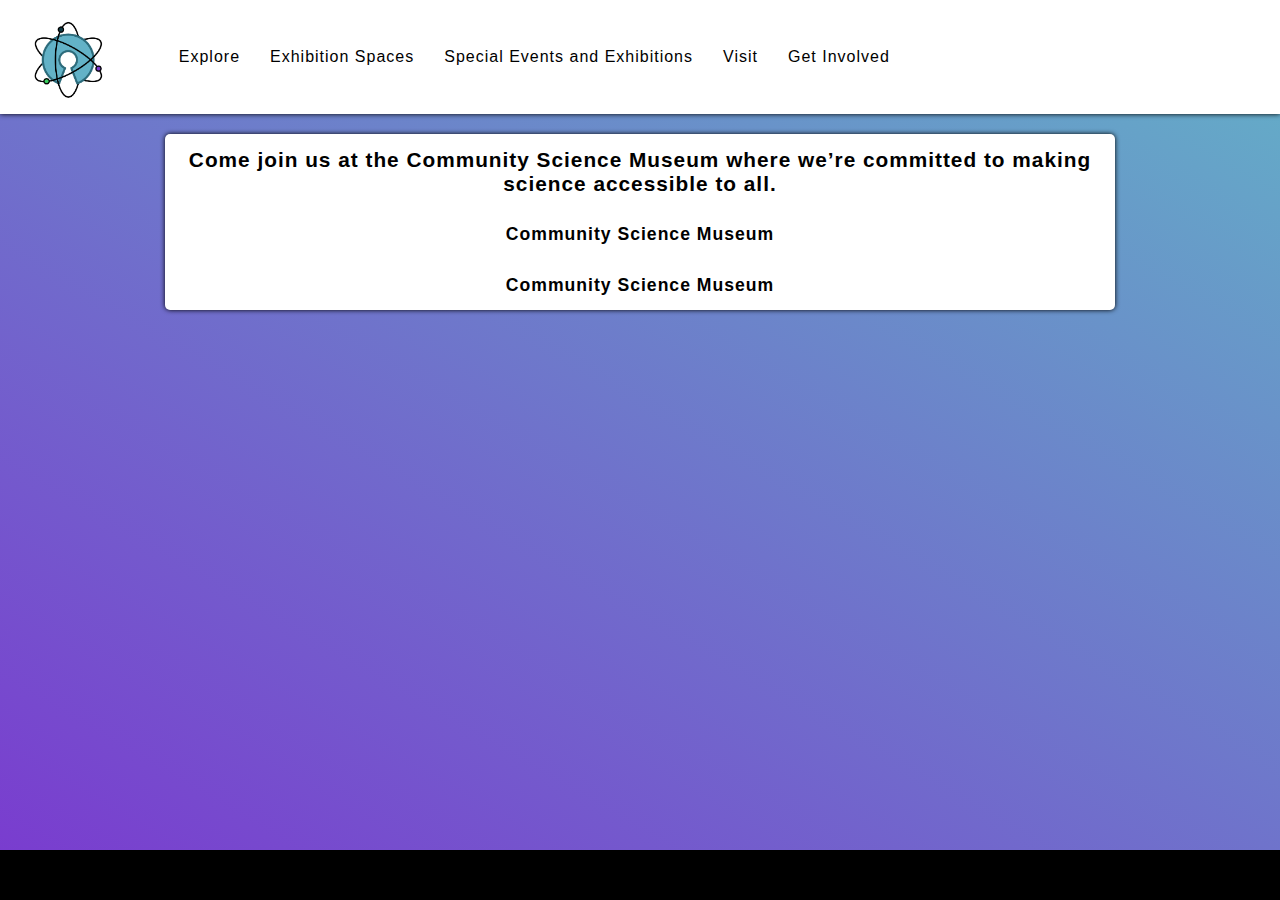
==== exhibition_spaces.html @ f50c5907 "First comitt" ====
<!DOCTYPE html>
<html>
  <head>
    <title>Community Science Museum</title>
    <meta name="description" content="Community science museum for kids and parants." />
    <meta name="viewport" content="width=device-width, initial-scale=1.0" />
    <link href="styles/styles.css" rel="stylesheet" />
    <link rel="stylesheet" href="https://use.fontawesome.com/releases/v5.15.1/css/all.css" integrity="sha384-vp86vTRFVJgpjF9jiIGPEEqYqlDwgyBgEF109VFjmqGmIY/Y4HV4d3Gp2irVfcrp" crossorigin="anonymous" />
  </head>

  <body class="flex column align-center">
    <header class="full-width shadow">
      <div class="menu flex space-between align-center full-width">
        <div class="main_logo">
          <a href="index.html">
            <img src="images/main_logo200.png" alt="Site logo" />
          </a>
        </div>
        <label for="hamburger_menu"><i class="fas fa-bars"></i></label>
        <input type="checkbox" id="hamburger_menu" />

        <nav>
          <ul class="space-items">
            <li><a href="explore.html" class="underline">Explore</a></li>
            <li><a href="exhibition_spaces.html" class="active">Exhibition Spaces</a></li>
            <li><a href="special_events_and_exhibitions.html" class="underline">Special Events and Exhibitions</a></li>
            <li><a href="visit.html" class="underline">Visit</a></li>
            <li><a href="get_involved.html" class="underline">Get Involved</a></li>
          </ul>
        </nav>
      </div>
    </header>

    <main class="flex align-center column full-width full-height">
      <section class="flex container shadow column align-center">
        <div class="card text-align">
          <h1>Come join us at the Community Science Museum where we’re committed to making science accessible to all.</h1>
        </div>

        <div class="card">
          <h2 class="">Community Science Museum</h2>
        </div>

        <div class="card">
          <h2 class="">Community Science Museum</h2>
        </div>
      </section>
    </main>

    <footer class="full-width full-height"></footer>
  </body>
</html>
---- styles/styles.css ----
/*############ GLOBAl/ ALL ############*/
html > * {font-family: "Roboto", sans-serif !important; letter-spacing: 1px;}
html, body {height: 100%; margin: 0;}

h1{font-size: 1.3rem;}
h2{font-size: 1.1rem;}
p {font-size: 1rem;}

ul {list-style-type: none;}
header, footer {background-color: white; color: white;}
a:link, a:visited {text-decoration: none; transition: all 0.25s; color: rgb(0, 0, 0);}
a:hover {color: rgb(58, 58, 58);}

.main_logo {padding: 15px 15px 5px 25px;}
.main_logo img {max-height: 10vh;}

header {max-height: 180px; position: relative;}


body {
    background: linear-gradient(30deg,rgba(122,57,207,1) 0%, rgba(99,178,199,1) 100% );     
    background-repeat: no-repeat;
    background-attachment: fixed;
}

main {flex-grow: 1;}

footer {max-height: 50px; 
        min-height: 40px;
        /* position:relative ; */
        background-color: rgb(0, 0, 0);}

.container{
	max-width: 330px;
    padding: 10px;
	margin-left: auto;
	margin-right: auto;
    background-color: white;
    border-radius: 5px;
    margin-top: 20px;
}

.card {
	position: relative;
	overflow: hidden;
	background-size: cover;
}

nav {
    margin-left: 0px;
    display: none;
    position:absolute;
    top: 90px;
    background: #ffff;
    box-shadow:0 0 5px black;
    z-index: 100;
    width: 100%;
    /* right: 0px; */
}

nav ul {
    flex-direction: row;
    text-align: left;
}

.fas {color:rgb(0, 0, 0); margin-right: 20px;}
#hamburger_menu {display: none;}
#hamburger_menu:checked ~ nav {display: block;}


/*############ MODULAR ############*/
.flex {display: flex;}
.row {flex-direction: row;}
.align-center { align-items: center;}
.column {flex-direction: column;}
.space-items > * { margin-left: 15px; margin-right: 15px;}
.space-top {margin-top: 15px;}

.underline:hover {text-decoration:underline;}
.active {text-decoration:underline;}
.full-width { width: 100%; }
.full-height { height: 100%;}

.text-align {text-align: center;}
.text-align-l {text-align: left;}

.space-between {justify-content: space-between;}
.shadow {box-shadow:0 0 5px black;}

/*############ HOME /INDEX ############*/

.card-img img {width: 350px;}
.card-txt {margin: 0px 20px 0px 20px;}

.card-dual {display: flex; flex-direction: column; padding:0px;}
.card-text-dual {max-width: 350px; margin: 10px;}
.card-img-dual img {max-width: 350px;}

.card-reverse {flex-direction:column-reverse;}


/*############ EXPLORE ############*/
.explore-img img {max-width: 350px;}
.explore-txt {max-width: 350px; margin: 10px;}
/*############ EXHIBITTION SPACES ############*/

/*############ SPECIAL EVENTS AND EXHIBITTION ############*/

/*############ VISIT ############*/

/*############ GET INVOLVED ############*/


/*############ MEDIA ############*/

/*----- 600Px -----*/
@media (min-width: 600px) {
    
    header label {display: none;}

    nav {
        display: flex; 
        position: relative;
        align-items: center;
        top: 0px;
        box-shadow:none;
    }

    nav ul {
        display: flex;
        align-items: center;
        flex-direction: row;
    }
    
    /*** Home ***/
    .menu{justify-content: center;}
    .container{max-width: 580px; padding: 0px;}
    .card-img img {width: 100%; height: 100%;}
    
    .card-dual  {flex-direction: row; align-items: center; width: 100%;}
    .card-text-dual {max-width: 250px; margin: 10px; }
    .card-img-dual img {max-width: 290px; height: 100%;}

    /** Explore **/
    .explore-img img {max-width: 200px; height: 100%;}
    .explore-txt {max-width: 250px; margin: 10px;}
}


/*----- 1000Px -----*/
@media (min-width: 1000px) {

    /*** Home ***/
    .menu{justify-content: center; max-width: 950px;}
    .container{max-width: 950px;}
    .card-txt {margin: 0px 150px 0px 150px;}
    .card-dual  {flex-direction: row;}
    .card-text-dual {max-width: 350px; margin-left: auto; margin-right: auto;}
    .card-img-dual img {max-width: 475px;}

   /** Explore **/
    .explore-img img {max-width: 88%;}
    .explore-txt {max-width: 600px; margin: 10px;}

}
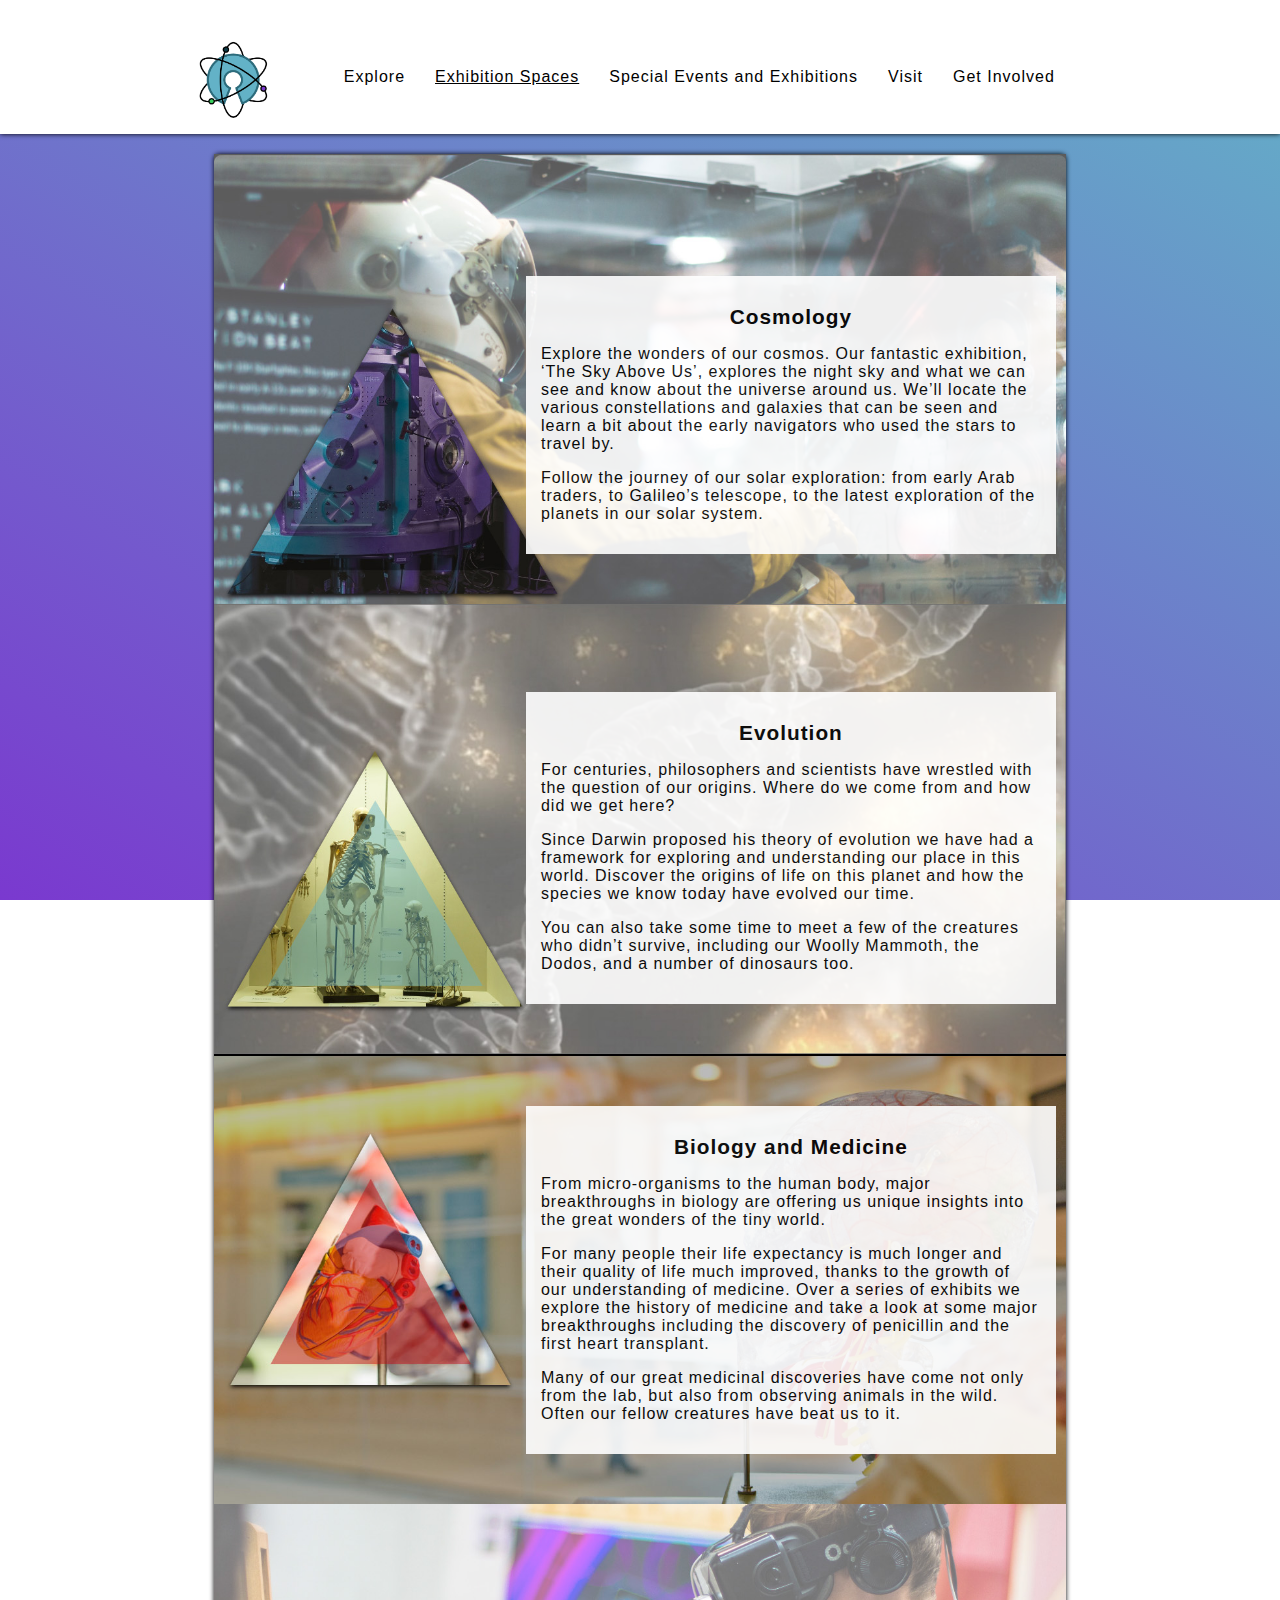
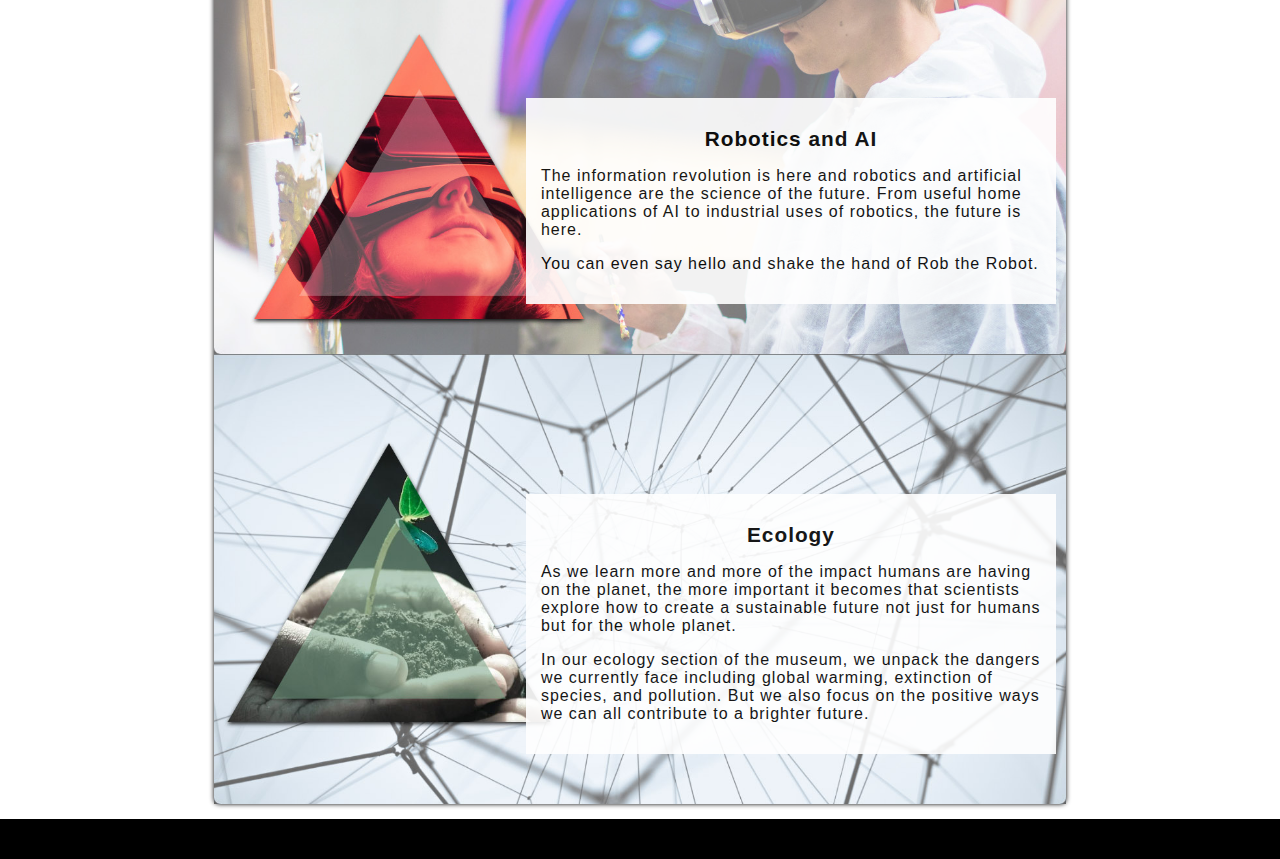
==== commit 9f09c98f: "Exhibition and css" ====
--- a/exhibition_spaces.html
+++ b/exhibition_spaces.html
@@ -10,7 +10,7 @@
 
   <body class="flex column align-center">
     <header class="full-width shadow">
-      <div class="menu flex space-between align-center full-width">
+      <div class="menu flex space-between align-center full-width container">
         <div class="main_logo">
           <a href="index.html">
             <img src="images/main_logo200.png" alt="Site logo" />
@@ -22,7 +22,9 @@
         <nav>
           <ul class="space-items">
             <li><a href="explore.html" class="underline">Explore</a></li>
-            <li><a href="exhibition_spaces.html" class="active">Exhibition Spaces</a></li>
+            <li>
+              <a href="exhibition_spaces.html" class="active"><u>Exhibition Spaces</u></a>
+            </li>
             <li><a href="special_events_and_exhibitions.html" class="underline">Special Events and Exhibitions</a></li>
             <li><a href="visit.html" class="underline">Visit</a></li>
             <li><a href="get_involved.html" class="underline">Get Involved</a></li>
@@ -30,23 +32,55 @@
         </nav>
       </div>
     </header>
-
-    <main class="flex align-center column full-width full-height">
+    <main class="flex align-center column full-width">
       <section class="flex container shadow column align-center">
-        <div class="card text-align">
-          <h1>Come join us at the Community Science Museum where we’re committed to making science accessible to all.</h1>
+        <div class="card card-cosmo">
+          <img src="/images/cosmology.jpg" class="exhibition-pics" alt="Spacesuite background picture with pressure thank triangle image." />
+          <div class="exhibition-txt exhibition-card">
+            <h1 class="text-align">Cosmology</h1>
+            <p>Explore the wonders of our cosmos. Our fantastic exhibition, ‘The Sky Above Us’, explores the night sky and what we can see and know about the universe around us. We’ll locate the various constellations and galaxies that can be seen and learn a bit about the early navigators who used the stars to travel by.</p>
+            <p>Follow the journey of our solar exploration: from early Arab traders, to Galileo’s telescope, to the latest exploration of the planets in our solar system.</p>
+          </div>
+        </div>
+        <div class="card card-cosmo">
+          <img src="/images/Evolution.jpg" class="exhibition-pics" alt="Dna background with sceleton triangle image" />
+          <div class="exhibition-txt exhibition-card">
+            <h1 class="text-align">Evolution</h1>
+            <p>For centuries, philosophers and scientists have wrestled with the question of our origins. Where do we come from and how did we get here?</p>
+            <p>Since Darwin proposed his theory of evolution we have had a framework for exploring and understanding our place in this world. Discover the origins of life on this planet and how the species we know today have evolved our time.</p>
+            <p>You can also take some time to meet a few of the creatures who didn’t survive, including our Woolly Mammoth, the Dodos, and a number of dinosaurs too.</p>
+          </div>
+        </div>
+        <div class="card card-cosmo">
+          <img src="/images/Biology and Medicine.jpg" class="exhibition-pics" alt="Heart background with Heart in a triangle" />
+          <div class="exhibition-txt exhibition-card">
+            <h1 class="text-align">Biology and Medicine</h1>
+            <p>From micro-organisms to the human body, major breakthroughs in biology are offering us unique insights into the great wonders of the tiny world.</p>
+            <p>For many people their life expectancy is much longer and their quality of life much improved, thanks to the growth of our understanding of medicine. Over a series of exhibits we explore the history of medicine and take a look at some major breakthroughs including the discovery of penicillin and the first heart transplant.</p>
+            <p>Many of our great medicinal discoveries have come not only from the lab, but also from observing animals in the wild. Often our fellow creatures have beat us to it.</p>
+          </div>
         </div>
 
-        <div class="card">
-          <h2 class="">Community Science Museum</h2>
+        <div class="card card-cosmo">
+          <img src="/images/RoboticsandAI.jpg" class="exhibition-pics" alt="Child with vr painting and a kid with vr headset in a triangle" />
+          <div class="exhibition-txt exhibition-card">
+            <h1 class="text-align">Robotics and AI</h1>
+            <p>The information revolution is here and robotics and artificial intelligence are the science of the future. From useful home applications of AI to industrial uses of robotics, the future is here.</p>
+            <p>You can even say hello and shake the hand of Rob the Robot.</p>
+            <p></p>
+          </div>
         </div>
 
-        <div class="card">
-          <h2 class="">Community Science Museum</h2>
+        <div class="card card-cosmo">
+          <img src="/images/Ecology.jpg" class="exhibition-pics" alt="neural/ node network in the background with hands holding small plant in a triangle" />
+          <div class="exhibition-txt exhibition-card">
+            <h1 class="text-align">Ecology</h1>
+            <p>As we learn more and more of the impact humans are having on the planet, the more important it becomes that scientists explore how to create a sustainable future not just for humans but for the whole planet.</p>
+            <p>In our ecology section of the museum, we unpack the dangers we currently face including global warming, extinction of species, and pollution. But we also focus on the positive ways we can all contribute to a brighter future.</p>
+          </div>
         </div>
       </section>
     </main>
-
-    <footer class="full-width full-height"></footer>
+    <footer class="full-width full-height space-top"></footer>
   </body>
 </html>
--- a/styles/styles.css
+++ b/styles/styles.css
@@ -27,7 +27,6 @@
 
 footer {max-height: 50px; 
         min-height: 40px;
-        /* position:relative ; */
         background-color: rgb(0, 0, 0);}
 
 .container{
@@ -55,7 +54,6 @@
     box-shadow:0 0 5px black;
     z-index: 100;
     width: 100%;
-    /* right: 0px; */
 }
 
 nav ul {
@@ -75,7 +73,6 @@
 .column {flex-direction: column;}
 .space-items > * { margin-left: 15px; margin-right: 15px;}
 .space-top {margin-top: 15px;}
-
 .underline:hover {text-decoration:underline;}
 .active {text-decoration:underline;}
 .full-width { width: 100%; }
@@ -88,7 +85,6 @@
 .shadow {box-shadow:0 0 5px black;}
 
 /*############ HOME /INDEX ############*/
-
 .card-img img {width: 350px;}
 .card-txt {margin: 0px 20px 0px 20px;}
 
@@ -102,7 +98,14 @@
 /*############ EXPLORE ############*/
 .explore-img img {max-width: 350px;}
 .explore-txt {max-width: 350px; margin: 10px;}
+
 /*############ EXHIBITTION SPACES ############*/
+
+.card-cosmo{width: 100%; height: 450px; position: relative;}
+.exhibition-pics {height: 450px; width: 100%;}
+.exhibition-txt {position: absolute; bottom: 50px; right: 10px; background-color: white; padding: 15px;}
+.exhibition-card {max-width: 500px; opacity: 0.9;}
+
 
 /*############ SPECIAL EVENTS AND EXHIBITTION ############*/
 
@@ -137,8 +140,8 @@
     .container{max-width: 580px; padding: 0px;}
     .card-img img {width: 100%; height: 100%;}
     
-    .card-dual  {flex-direction: row; align-items: center; width: 100%;}
-    .card-text-dual {max-width: 250px; margin: 10px; }
+    .card-dual  {flex-direction: row; width: 100%;}
+    .card-text-dual {max-width: 250px; align-items: center; margin: 10px; }
     .card-img-dual img {max-width: 290px; height: 100%;}
 
     /** Explore **/
@@ -155,8 +158,8 @@
     .container{max-width: 950px;}
     .card-txt {margin: 0px 150px 0px 150px;}
     .card-dual  {flex-direction: row;}
-    .card-text-dual {max-width: 350px; margin-left: auto; margin-right: auto;}
-    .card-img-dual img {max-width: 475px;}
+    .card-text-dual {max-width: 350px; margin-left: auto; margin-right: auto; display: flex; align-items: center;}
+    .card-img-dual img {max-width: 475px; max-height: 100%;}
 
    /** Explore **/
     .explore-img img {max-width: 88%;}
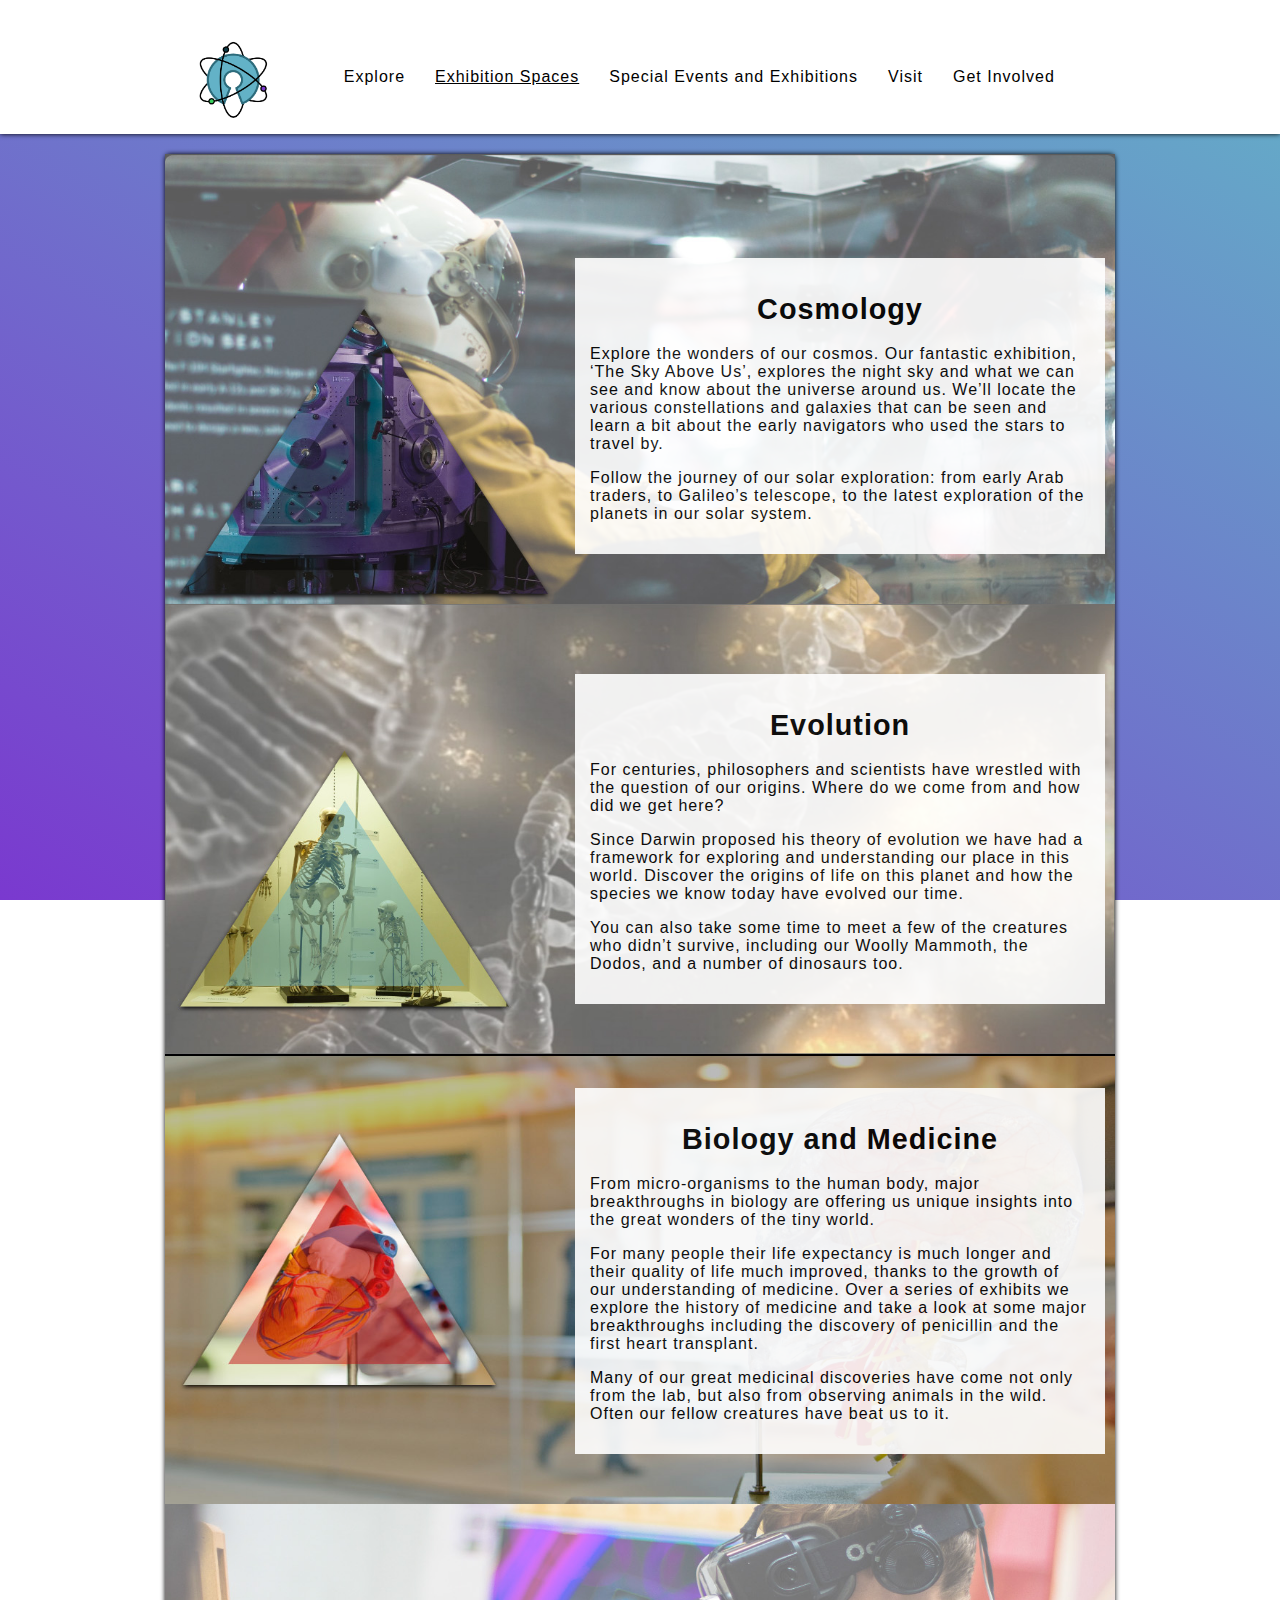
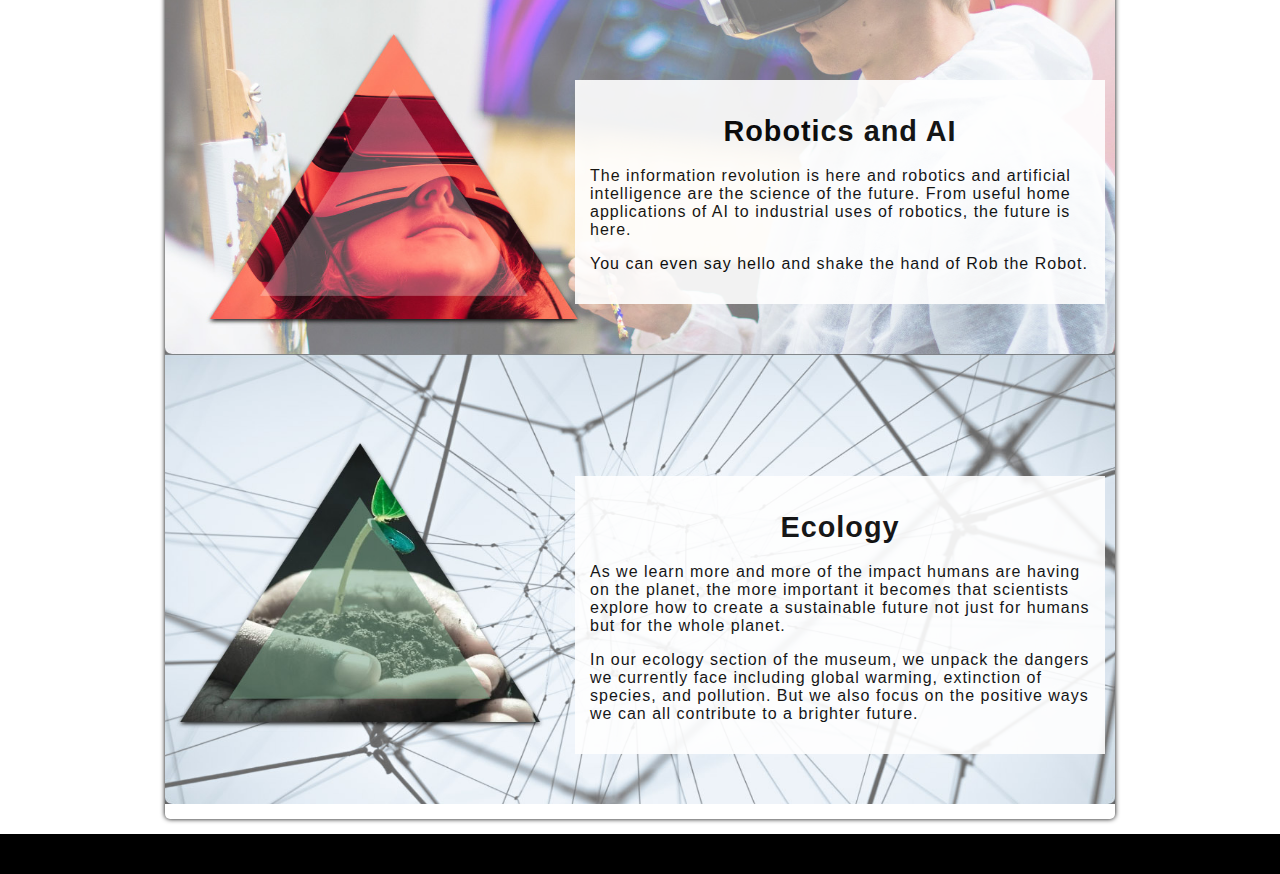
==== commit d6a8b4fd: "made some changes to CSS Cards," ====
--- a/exhibition_spaces.html
+++ b/exhibition_spaces.html
@@ -33,7 +33,7 @@
       </div>
     </header>
     <main class="flex align-center column full-width">
-      <section class="flex container shadow column align-center">
+      <section class="flex body-card shadow column align-center">
         <div class="card card-cosmo">
           <img src="/images/cosmology.jpg" class="exhibition-pics" alt="Spacesuite background picture with pressure thank triangle image." />
           <div class="exhibition-txt exhibition-card">
--- a/styles/styles.css
+++ b/styles/styles.css
@@ -2,7 +2,7 @@
 html > * {font-family: "Roboto", sans-serif !important; letter-spacing: 1px;}
 html, body {height: 100%; margin: 0;}
 
-h1{font-size: 1.3rem;}
+h1{font-size: 1.8rem;}
 h2{font-size: 1.1rem;}
 p {font-size: 1rem;}
 
@@ -38,6 +38,15 @@
     border-radius: 5px;
     margin-top: 20px;
 }
+
+.body-card      {
+    width: 330px;
+    padding: 10px;
+	margin-left: auto;
+	margin-right: auto;
+    background-color: white;
+    border-radius: 5px;
+    margin-top: 20px;}
 
 .card {
 	position: relative;
@@ -86,7 +95,7 @@
 
 /*############ HOME /INDEX ############*/
 .card-img img {width: 350px;}
-.card-txt {margin: 0px 20px 0px 20px;}
+.card-txt {margin: 5px 20px 5px 20px;}
 
 .card-dual {display: flex; flex-direction: column; padding:0px;}
 .card-text-dual {max-width: 350px; margin: 10px;}
@@ -96,21 +105,24 @@
 
 
 /*############ EXPLORE ############*/
-.explore-img img {max-width: 350px;}
+.explore-img img {width: 350px;}
 .explore-txt {max-width: 350px; margin: 10px;}
 
 /*############ EXHIBITTION SPACES ############*/
-
-.card-cosmo{width: 100%; height: 450px; position: relative;}
+.card-cosmo{width: 100%; height: 650px; position: relative;}
 .exhibition-pics {height: 450px; width: 100%;}
-.exhibition-txt {position: absolute; bottom: 50px; right: 10px; background-color: white; padding: 15px;}
+.exhibition-txt {position: absolute; bottom: 0px; right: 0px; background-color: white; padding: 3px;}
 .exhibition-card {max-width: 500px; opacity: 0.9;}
 
 
 /*############ SPECIAL EVENTS AND EXHIBITTION ############*/
+.card-special {padding: 15px;}
 
 /*############ VISIT ############*/
-
+.visit-card {display: flex; flex-direction: column;}
+.visit-card-dual {display: flex; flex-direction: column; padding:0px; margin: 5px 0px 5px 0px;}
+.visit-txt {max-width: 350px; margin: 10px;}
+.map img {max-width: 300px;}
 /*############ GET INVOLVED ############*/
 
 
@@ -119,51 +131,57 @@
 /*----- 600Px -----*/
 @media (min-width: 600px) {
     
-    header label {display: none;}
+    /*** GLOBAL ***/
+    header label    {display: none;}
+    nav             {display: flex; position: relative; align-items: center; top: 0px; box-shadow:none;}
+    nav ul          {display: flex;align-items: center;flex-direction: row;}
+    .body-card      {width: 580px; padding: 0px; padding-bottom: 15px;}
 
-    nav {
-        display: flex; 
-        position: relative;
-        align-items: center;
-        top: 0px;
-        box-shadow:none;
-    }
+    /*** HOME ***/
+    .menu           {justify-content: center;}
+    .container      {max-width: 580px; padding: 0px;}
+    .card-img img   {width: 100%; height: 100%;}
+    
+    
+    .card-dual          {flex-direction: row; width: 100%;}
+    .card-text-dual     {max-width: 250px; align-items: center; margin: 10px; }
+    .card-img-dual img  {max-width: 290px; height: 100%;}
 
-    nav ul {
-        display: flex;
-        align-items: center;
-        flex-direction: row;
-    }
+    /** EXPLORE **/
+    .explore-img img    {max-width: 200px; height: 100%;}
+    .explore-txt        {max-width: 250px; margin: 10px;}
     
-    /*** Home ***/
-    .menu{justify-content: center;}
-    .container{max-width: 580px; padding: 0px;}
-    .card-img img {width: 100%; height: 100%;}
-    
-    .card-dual  {flex-direction: row; width: 100%;}
-    .card-text-dual {max-width: 250px; align-items: center; margin: 10px; }
-    .card-img-dual img {max-width: 290px; height: 100%;}
-
-    /** Explore **/
-    .explore-img img {max-width: 200px; height: 100%;}
-    .explore-txt {max-width: 250px; margin: 10px;}
+    /** EXHIBITTION SPACES ***/
+    .exhibition-txt {bottom: 50px; right: 10px; padding: 15px;}
+    .card-cosmo     {height: 450px;}
+    /** VISIT **/
+    .visit-txt      {max-width: 475px; margin: 10px;}
+    .visit-card     {width: 550px;}
+    .map img        {max-width: 440px;}
 }
 
 
 /*----- 1000Px -----*/
 @media (min-width: 1000px) {
 
-    /*** Home ***/
-    .menu{justify-content: center; max-width: 950px;}
-    .container{max-width: 950px;}
-    .card-txt {margin: 0px 150px 0px 150px;}
-    .card-dual  {flex-direction: row;}
-    .card-text-dual {max-width: 350px; margin-left: auto; margin-right: auto; display: flex; align-items: center;}
-    .card-img-dual img {max-width: 475px; max-height: 100%;}
+    /*** GLOBAL ***/
+    .body-card {width: 950px; min-height: 800px;}
 
-   /** Explore **/
-    .explore-img img {max-width: 88%;}
-    .explore-txt {max-width: 600px; margin: 10px;}
+    /*** HOME ***/
+    .menu               {justify-content: center; max-width: 950px;}
+    .container          {max-width: 950px;}
+    .card-txt           {margin: 5px 150px 5px 150px;}
+    .card-dual          {flex-direction: row;}
+    .card-text-dual     {max-width: 350px; margin-left: auto; margin-right: auto; display: flex; align-items: center;}
+    .card-img-dual img  {max-width: 475px; max-height: 100%;}
+
+    /** EXPLORE **/
+    .explore-img img    {max-width: 88%;}
+    .explore-txt        {max-width: 600px; margin: 10px;}
+    
+    /** VISIT **/
+    .visit-card {flex-direction: row; width: 830px;}
+    .visit-card-dual {margin: 5px 3px 5px 2px;} 
 
 }
 
